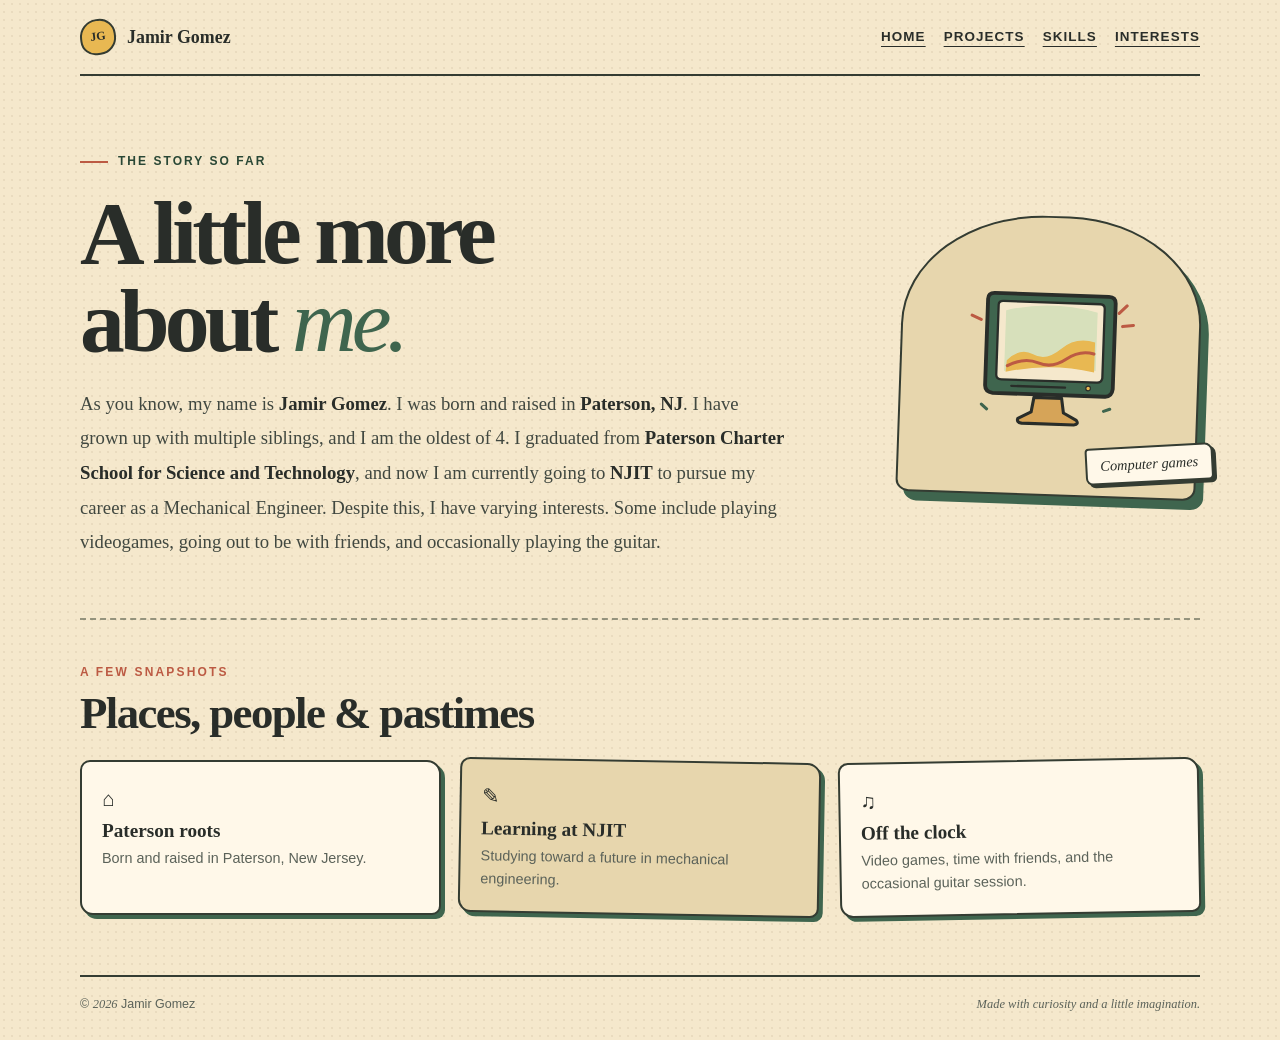
==== about.html @ b9436afe "okay?" ====
<!doctype html>
<html lang="en">
<head>
  <meta charset="utf-8">
  <meta name="viewport" content="width=device-width, initial-scale=1">
  <meta name="theme-color" content="#f5e8cc">
  <meta name="description" content="A little more about Jamir Gomez, his hometown, education, and interests.">
  <title>About Jamir — Jamir Gomez</title>
  <style>
    :root {
      color-scheme: light;
      --paper: #f5e8cc;
      --paper-light: #fff8e9;
      --ink: #292d29;
      --muted: #5b6259;
      --green: #3f654e;
      --green-dark: #294735;
      --red: #bc5a43;
      --yellow: #e8b852;
      --line: #343c32;
      --serif: Georgia, "Times New Roman", serif;
      --sans: "Trebuchet MS", Arial, sans-serif;
    }
    * { box-sizing: border-box; }
    html { scroll-behavior: smooth; }
    body {
      margin: 0;
      background-color: var(--paper);
      background-image: radial-gradient(#755a3517 .8px, transparent .8px);
      background-size: 8px 8px;
      color: var(--ink);
      font-family: var(--sans);
      line-height: 1.6;
    }
    a { color: inherit; }
    .page { width: min(1120px, calc(100% - 40px)); margin: 0 auto; }
    .topbar { min-height: 76px; display: flex; align-items: center; justify-content: space-between; gap: 20px; border-bottom: 2px solid var(--line); }
    .wordmark { display: inline-flex; align-items: center; gap: 11px; text-decoration: none; font-family: var(--serif); font-weight: 700; font-size: 1.12rem; }
    .mark { display: grid; place-items: center; width: 36px; height: 36px; border: 2px solid var(--line); border-radius: 50% 45% 48% 42%; background: var(--yellow); font-size: .75rem; transform: rotate(-7deg); }
    .topbar nav { display: flex; gap: 18px; }
    .topbar nav a { display: inline-flex; min-height: 44px; align-items: center; font-size: .84rem; font-weight: 700; letter-spacing: .08em; text-decoration-thickness: 1px; text-underline-offset: 5px; text-transform: uppercase; }
    .about-hero { display: grid; grid-template-columns: 1fr 300px; gap: 60px; align-items: center; padding: 76px 0 58px; }
    .eyebrow { display: flex; align-items: center; gap: 10px; color: var(--green-dark); font-size: .75rem; letter-spacing: .17em; font-weight: 800; text-transform: uppercase; }
    .eyebrow::before { content: ""; width: 28px; height: 2px; background: var(--red); }
    h1 { margin: 18px 0 22px; font: 700 clamp(3.3rem, 7vw, 6rem)/.98 var(--serif); letter-spacing: -.055em; }
    h1 em { color: var(--green); font-weight: 400; }
    .story { max-width: 710px; margin: 0; color: #414840; font: 1.17rem/1.85 var(--serif); }
    .story strong { color: var(--ink); }
    .doodle-card { position: relative; display: grid; min-height: 280px; place-items: center; border: 2px solid var(--line); border-radius: 48% 45% 13px 13px / 40% 38% 12px 12px; background: #e7d6ad; box-shadow: 8px 9px 0 var(--green); transform: rotate(2deg); }
    .doodle-card svg { width: 200px; max-width: 82%; }
    .doodle-caption { position: absolute; right: -19px; bottom: 15px; padding: 8px 13px; border: 2px solid var(--line); border-radius: 4px 8px 5px 7px; background: var(--paper-light); box-shadow: 3px 3px 0 var(--line); font: italic .9rem var(--serif); transform: rotate(-5deg); }
    .details { padding: 43px 0 60px; border-top: 2px dashed #59604e9c; }
    .details-head { margin-bottom: 23px; }
    .section-label { margin: 0 0 8px; color: var(--red); font-size: .75rem; letter-spacing: .18em; font-weight: 800; text-transform: uppercase; }
    h2 { margin: 0; font: 700 clamp(2rem, 4vw, 2.8rem)/1.05 var(--serif); letter-spacing: -.035em; }
    .fact-grid { display: grid; grid-template-columns: repeat(3, 1fr); gap: 18px; }
    .fact { min-height: 145px; padding: 20px; border: 2px solid var(--line); border-radius: 10px 14px 9px 13px; background: var(--paper-light); box-shadow: 4px 4px 0 #3f654e; }
    .fact:nth-child(2) { transform: rotate(1deg); background: #e7d6ad; }
    .fact:nth-child(3) { transform: rotate(-1deg); }
    .fact-icon { display: block; margin-bottom: 5px; font-size: 1.3rem; }
    .fact h3 { margin: 0 0 5px; font: 700 1.2rem var(--serif); }
    .fact p { margin: 0; color: var(--muted); font-size: .9rem; }
    footer { display: flex; justify-content: space-between; gap: 15px; padding: 18px 0 25px; border-top: 2px solid var(--line); color: var(--muted); font-size: .78rem; }
    footer span:last-child { font-family: var(--serif); font-style: italic; }
    @media (max-width: 800px) {
      .page { width: min(100% - 32px, 560px); }
      .topbar { min-height: 66px; }
      .topbar nav { gap: 12px; }
      .topbar nav a { font-size: .74rem; }
      .about-hero { grid-template-columns: 1fr; gap: 38px; padding: 53px 0 52px; }
      h1 { font-size: clamp(3.5rem, 15vw, 5.2rem); }
      .story { font-size: 1.08rem; }
      .doodle-card { width: min(76%, 300px); justify-self: center; min-height: 245px; }
      .fact-grid { grid-template-columns: 1fr; gap: 14px; }
      .fact { min-height: auto; }
    }
    @media (max-width: 390px) {
      .topbar { flex-wrap: wrap; gap: 2px 12px; padding: 8px 0; }
      .wordmark { font-size: .95rem; }
      .topbar nav { width: 100%; justify-content: space-between; gap: 8px; }
      .topbar nav a { font-size: .72rem; }
      footer { flex-direction: column; }
    }
    @media (prefers-reduced-motion: reduce) { html { scroll-behavior: auto; } }
  </style>
</head>
<body>
  <div class="page">
    <header class="topbar">
      <a class="wordmark" href="index.html" aria-label="Jamir Gomez home"><span class="mark">JG</span><span>Jamir Gomez</span></a>
      <nav aria-label="Main navigation"><a href="index.html">Home</a><a href="projects.html">Projects</a><a href="skills.html">Skills</a><a href="#interests">Interests</a></nav>
    </header>

    <main>
      <section class="about-hero" aria-labelledby="about-title">
        <div>
          <div class="eyebrow">The story so far</div>
          <h1 id="about-title">A little more<br>about <em>me.</em></h1>
          <p class="story">As you know, my name is <strong>Jamir Gomez</strong>. I was born and raised in <strong>Paterson, NJ</strong>. I have grown up with multiple siblings, and I am the oldest of 4. I graduated from <strong>Paterson Charter School for Science and Technology</strong>, and now I am currently going to <strong>NJIT</strong> to pursue my career as a Mechanical Engineer. Despite this, I have varying interests. Some include playing videogames, going out to be with friends, and occasionally playing the guitar.</p>
        </div>
        <div class="doodle-card" aria-label="Decorative illustration of a computer monitor">
          <svg viewBox="0 0 260 220" role="img" aria-labelledby="monitor-title">
            <title id="monitor-title">A cheerful vintage computer monitor</title>
            <path d="M111 165 L108 184 L91 193 Q89 198 96 199 H164 Q171 198 167 193 L150 184 L147 165Z" fill="#d6a458" stroke="#292d29" stroke-width="4" stroke-linejoin="round"/>
            <path d="M47 39 Q47 31 56 31 H204 Q213 31 213 40 V151 Q212 161 203 161 H57 Q47 160 47 151Z" fill="#3f654e" stroke="#292d29" stroke-width="5" stroke-linejoin="round"/>
            <path d="M61 46 Q61 41 67 41 H193 Q199 41 199 47 V137 Q198 143 192 143 H68 Q61 143 61 137Z" fill="#f5e8cc" stroke="#292d29" stroke-width="3"/>
            <path d="M71 53 Q130 37 190 52 V128 Q130 116 71 132Z" fill="#d7e0bb"/>
            <path d="M74 118 Q91 100 108 109 T144 101 T188 91 V130 Q131 119 73 133Z" fill="#e8b852"/>
            <path d="M75 125 Q97 113 115 120 T151 114 T187 106" fill="none" stroke="#bc5a43" stroke-width="4" stroke-linecap="round"/>
            <circle cx="181" cy="151" r="3" fill="#e8b852" stroke="#292d29" stroke-width="1.5"/>
            <path d="M81 151 H151" stroke="#292d29" stroke-width="3" stroke-linecap="round"/>
            <path d="M218 52 L228 42 M223 69 L237 67 M39 66 L27 61" stroke="#bc5a43" stroke-width="4" stroke-linecap="round"/>
            <path d="M202 180 L210 177 M50 182 L43 176" stroke="#3f654e" stroke-width="4" stroke-linecap="round"/>
          </svg>
          <div class="doodle-caption">Computer games</div>
        </div>
      </section>

      <section class="details" id="interests" aria-labelledby="details-title">
        <div class="details-head"><p class="section-label">A few snapshots</p><h2 id="details-title">Places, people &amp; pastimes</h2></div>
        <div class="fact-grid">
          <article class="fact"><span class="fact-icon" aria-hidden="true">⌂</span><h3>Paterson roots</h3><p>Born and raised in Paterson, New Jersey.</p></article>
          <article class="fact"><span class="fact-icon" aria-hidden="true">✎</span><h3>Learning at NJIT</h3><p>Studying toward a future in mechanical engineering.</p></article>
          <article class="fact"><span class="fact-icon" aria-hidden="true">♫</span><h3>Off the clock</h3><p>Video games, time with friends, and the occasional guitar session.</p></article>
        </div>
      </section>
    </main>

    <footer><span>© <span id="year">2026</span> Jamir Gomez</span><span>Made with curiosity and a little imagination.</span></footer>
  </div>
  <script>document.getElementById('year').textContent = new Date().getFullYear();</script>
</body>
</html>
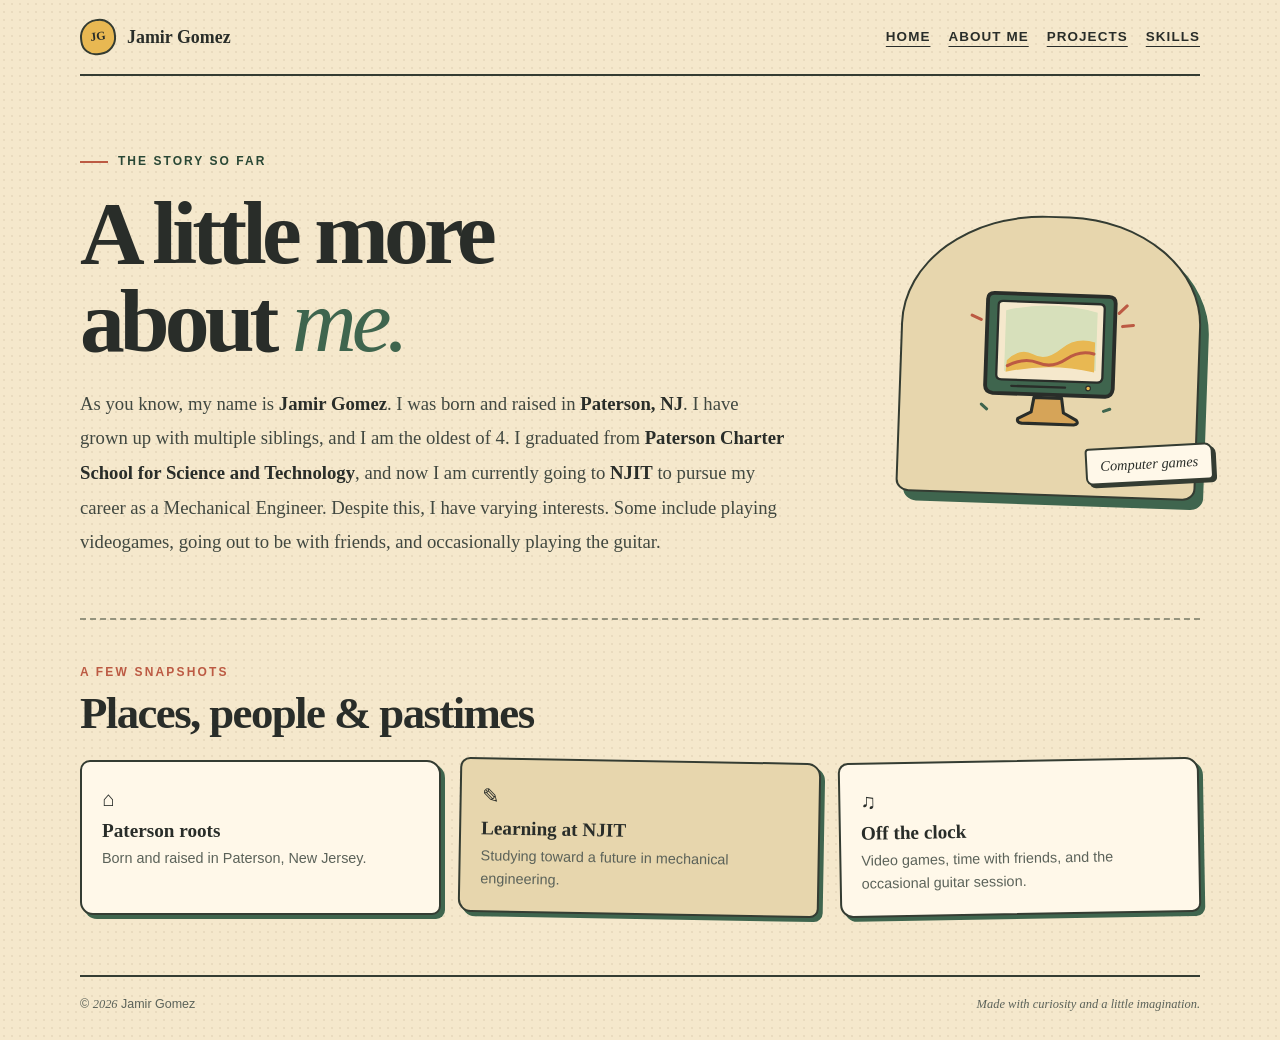
==== commit e4a5ed6a: "just small modified" ====
--- a/about.html
+++ b/about.html
@@ -1,4 +1,4 @@
-<!doctype html>
+﻿<!doctype html>
 <html lang="en">
 <head>
   <meta charset="utf-8">
@@ -88,7 +88,7 @@
   <div class="page">
     <header class="topbar">
       <a class="wordmark" href="index.html" aria-label="Jamir Gomez home"><span class="mark">JG</span><span>Jamir Gomez</span></a>
-      <nav aria-label="Main navigation"><a href="index.html">Home</a><a href="projects.html">Projects</a><a href="skills.html">Skills</a><a href="#interests">Interests</a></nav>
+      <nav aria-label="Main navigation"><a href="index.html">Home</a><a href="index.html#about">About Me</a><a href="index.html#projects">Projects</a><a href="index.html#skills">Skills</a></nav>
     </header>
 
     <main>
@@ -131,3 +131,4 @@
   <script>document.getElementById('year').textContent = new Date().getFullYear();</script>
 </body>
 </html>
+
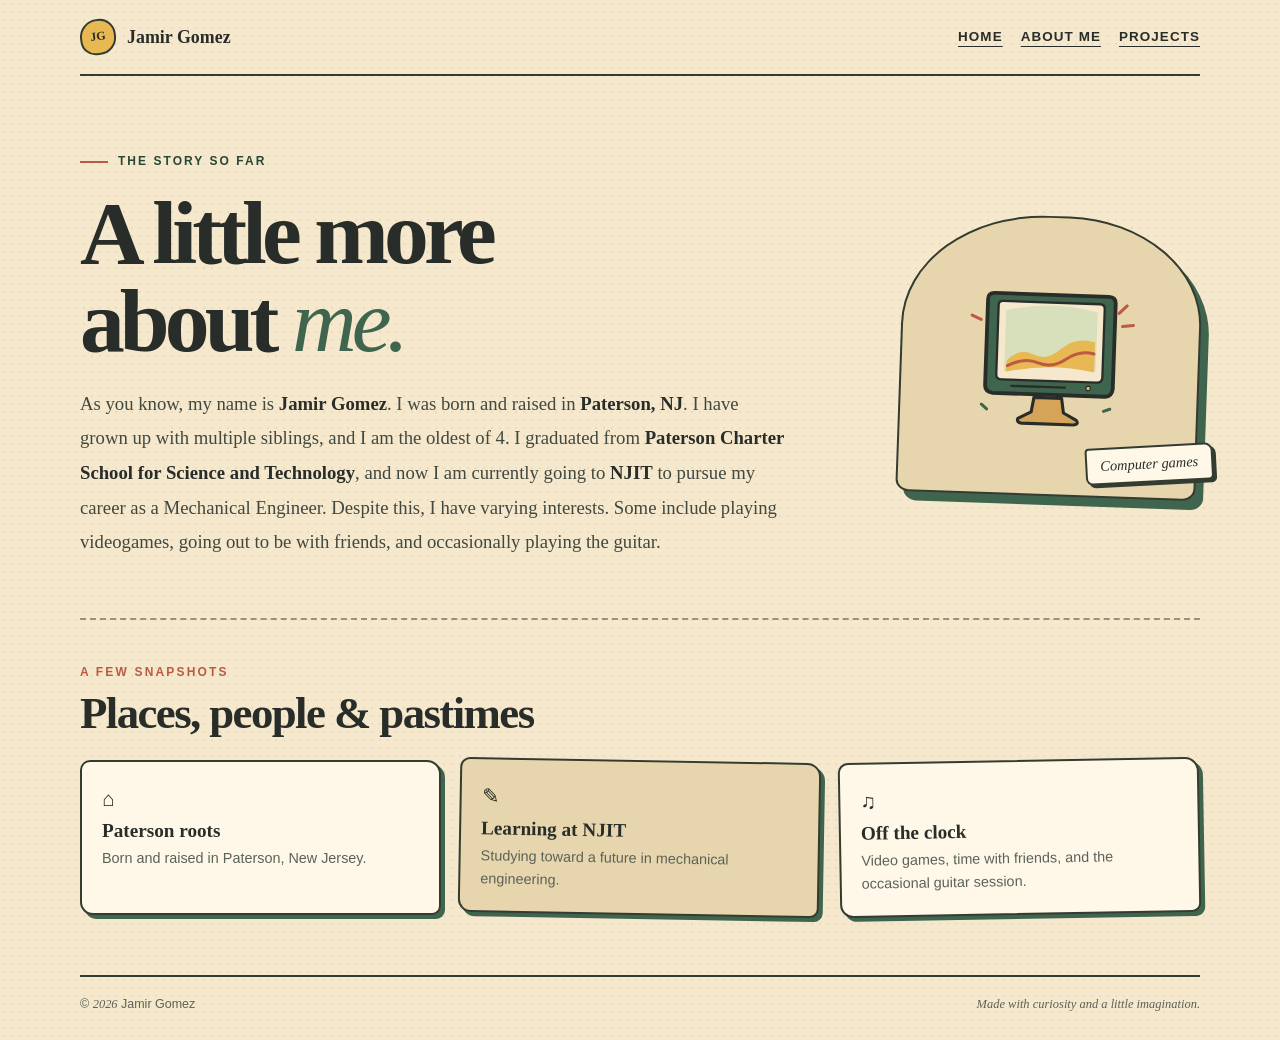
==== commit 6d5d94df: "good" ====
--- a/about.html
+++ b/about.html
@@ -88,7 +88,7 @@
   <div class="page">
     <header class="topbar">
       <a class="wordmark" href="index.html" aria-label="Jamir Gomez home"><span class="mark">JG</span><span>Jamir Gomez</span></a>
-      <nav aria-label="Main navigation"><a href="index.html">Home</a><a href="index.html#about">About Me</a><a href="index.html#projects">Projects</a><a href="index.html#skills">Skills</a></nav>
+      <nav aria-label="Main navigation"><a href="index.html">Home</a><a href="index.html#about">About Me</a><a href="index.html#projects">Projects</a></nav>
     </header>
 
     <main>
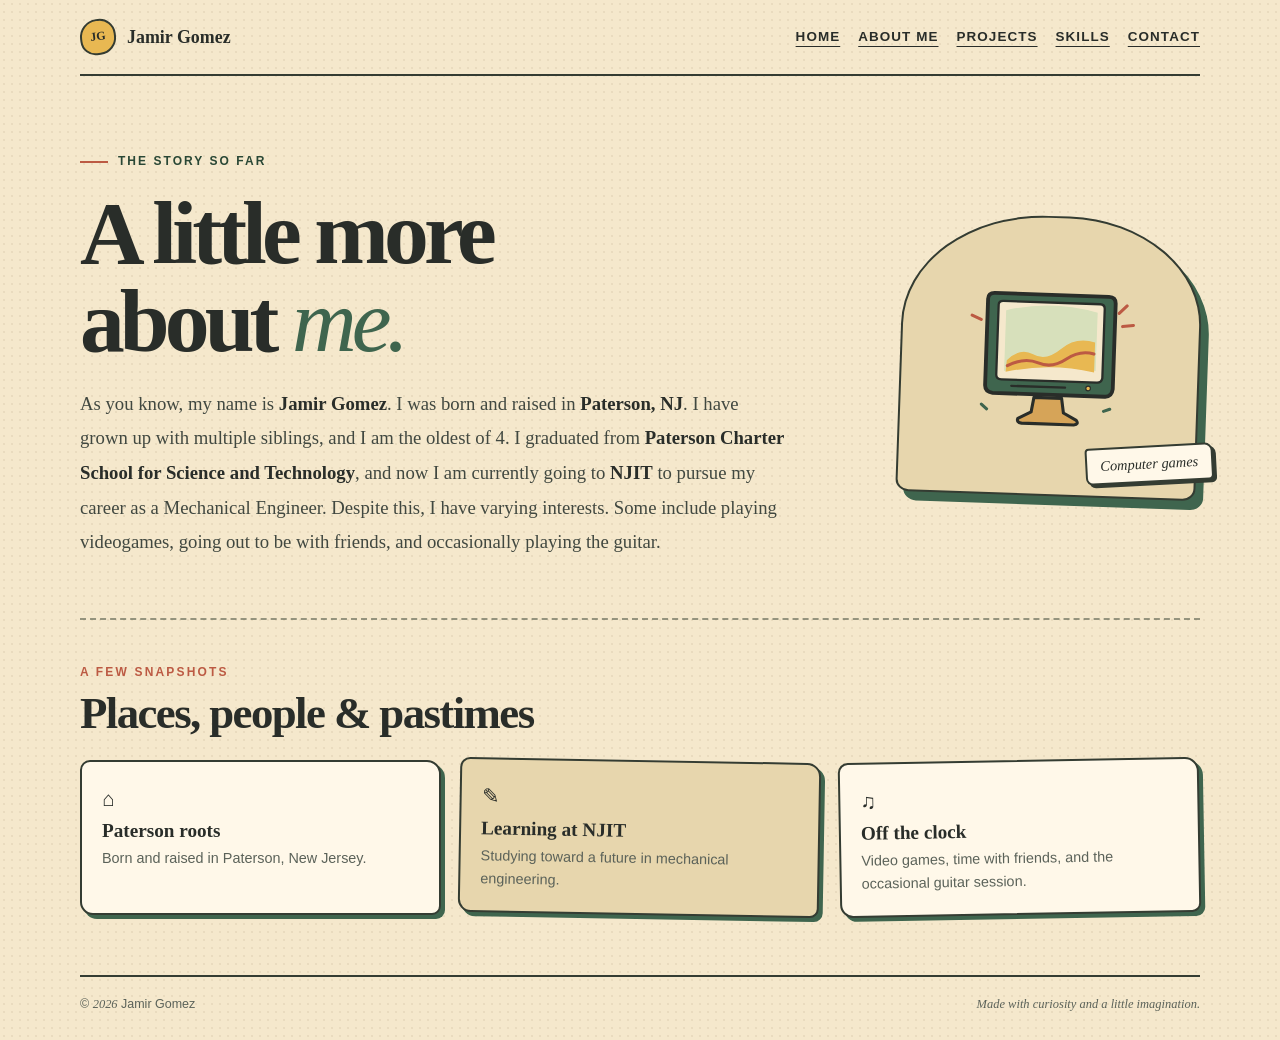
==== commit 6ba0cb34: "yes" ====
--- a/about.html
+++ b/about.html
@@ -88,7 +88,7 @@
   <div class="page">
     <header class="topbar">
       <a class="wordmark" href="index.html" aria-label="Jamir Gomez home"><span class="mark">JG</span><span>Jamir Gomez</span></a>
-      <nav aria-label="Main navigation"><a href="index.html">Home</a><a href="index.html#about">About Me</a><a href="index.html#projects">Projects</a></nav>
+      <nav aria-label="Main navigation"><a href="index.html">Home</a><a href="about.html" aria-current="page">About Me</a><a href="projects.html">Projects</a><a href="skills.html">Skills</a><a href="contact.html">Contact</a></nav>
     </header>
 
     <main>
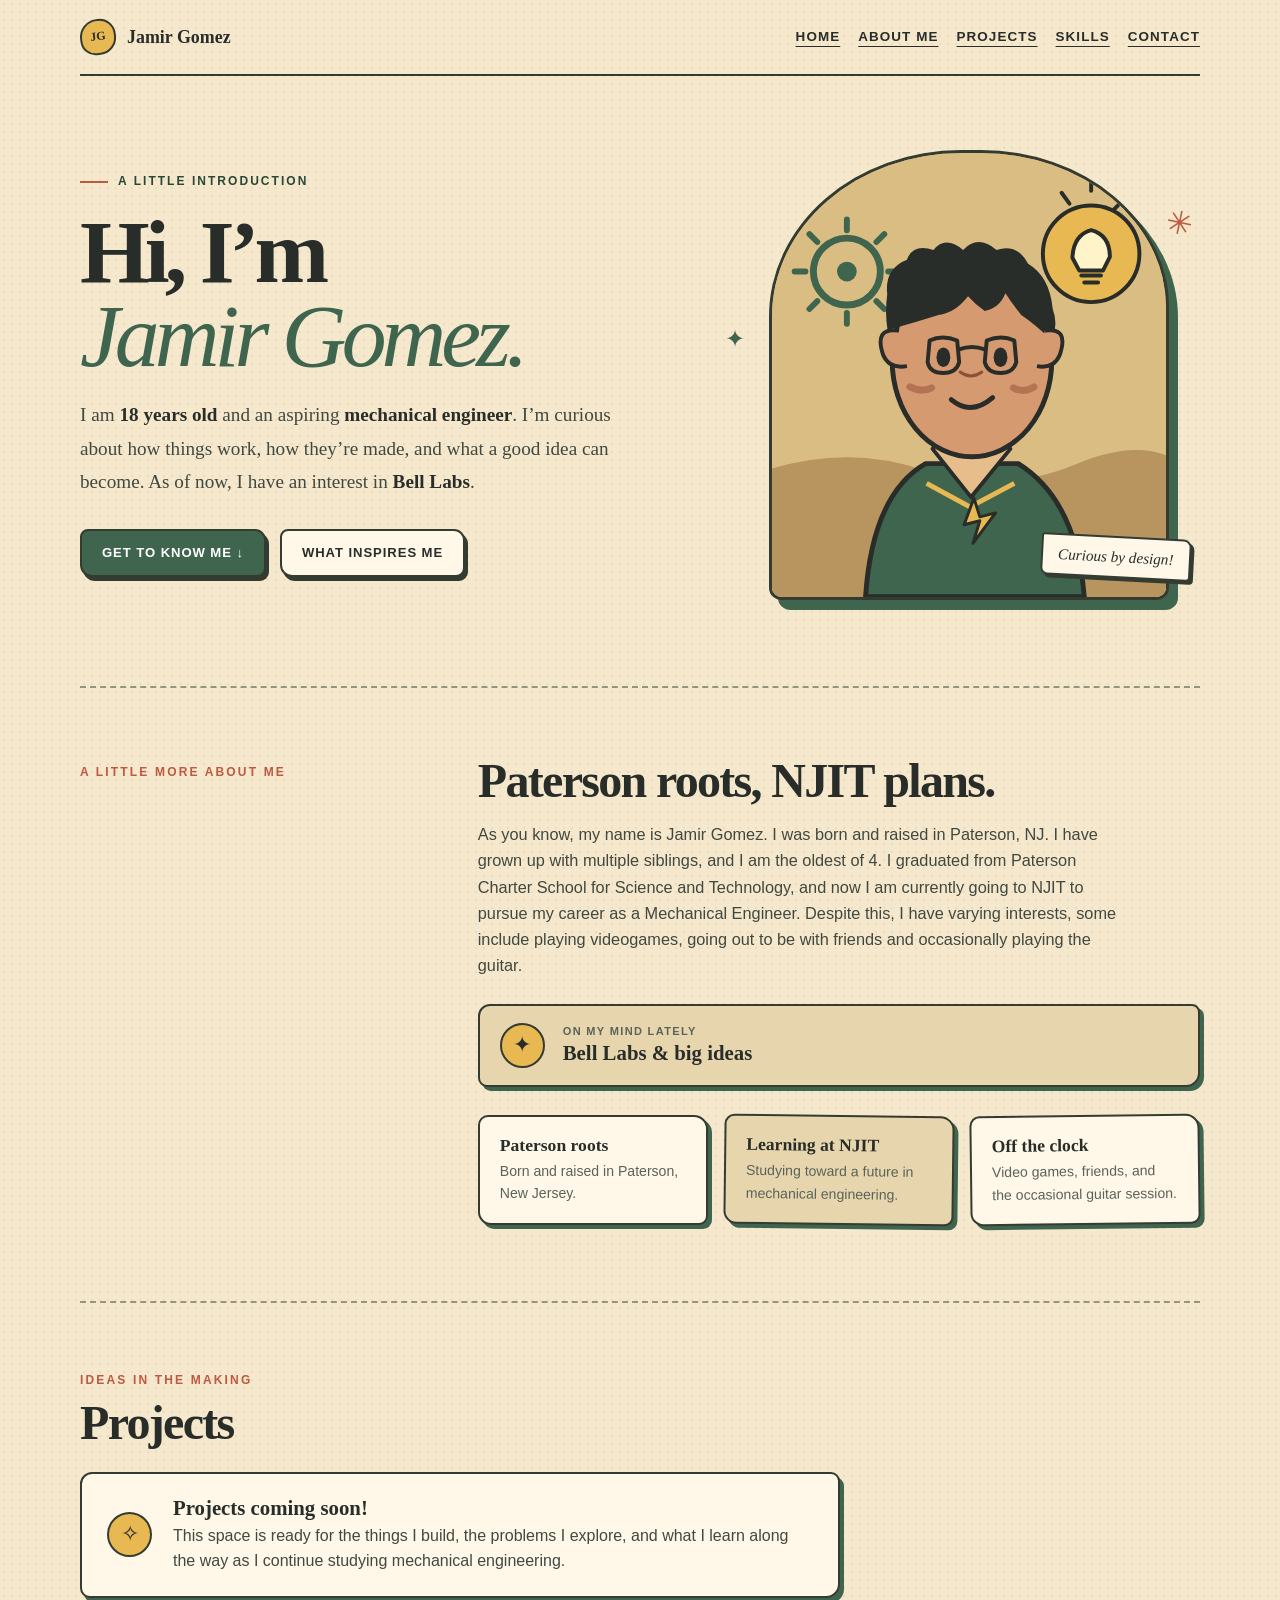
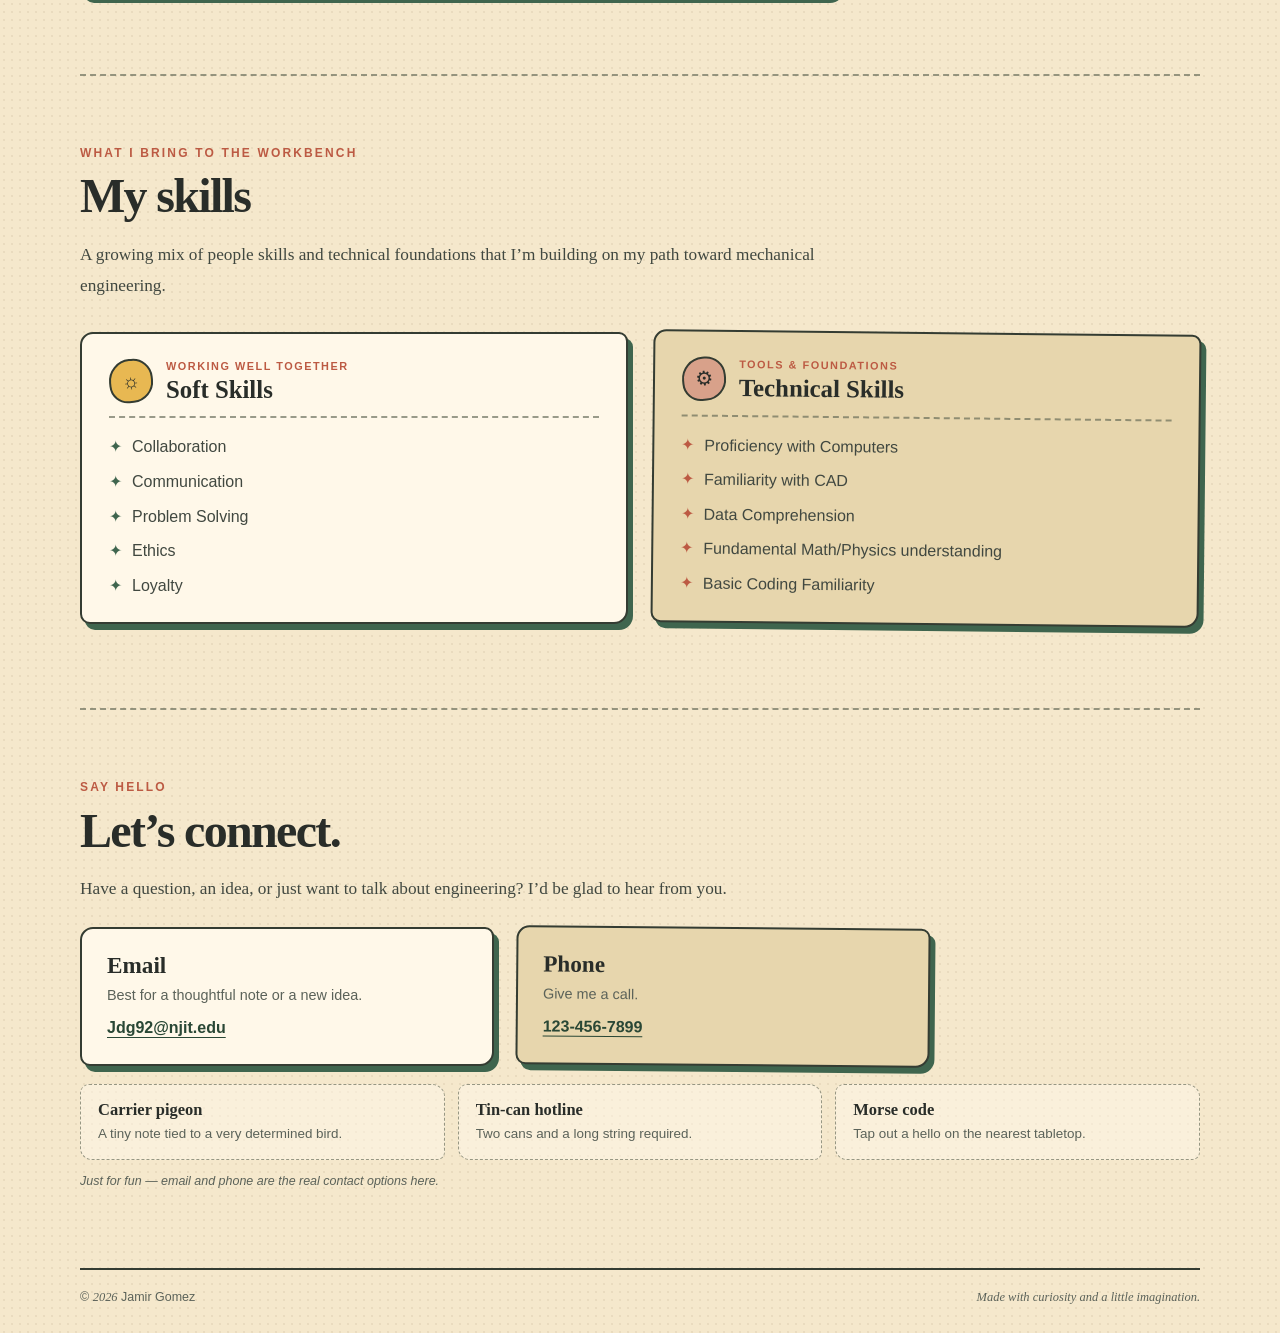
==== commit f029fe8c: "Scrolling changes" ====
--- a/about.html
+++ b/about.html
@@ -1,134 +1,12 @@
-﻿<!doctype html>
+<!doctype html>
 <html lang="en">
 <head>
   <meta charset="utf-8">
   <meta name="viewport" content="width=device-width, initial-scale=1">
   <meta name="theme-color" content="#f5e8cc">
-  <meta name="description" content="A little more about Jamir Gomez, his hometown, education, and interests.">
-  <title>About Jamir — Jamir Gomez</title>
-  <style>
-    :root {
-      color-scheme: light;
-      --paper: #f5e8cc;
-      --paper-light: #fff8e9;
-      --ink: #292d29;
-      --muted: #5b6259;
-      --green: #3f654e;
-      --green-dark: #294735;
-      --red: #bc5a43;
-      --yellow: #e8b852;
-      --line: #343c32;
-      --serif: Georgia, "Times New Roman", serif;
-      --sans: "Trebuchet MS", Arial, sans-serif;
-    }
-    * { box-sizing: border-box; }
-    html { scroll-behavior: smooth; }
-    body {
-      margin: 0;
-      background-color: var(--paper);
-      background-image: radial-gradient(#755a3517 .8px, transparent .8px);
-      background-size: 8px 8px;
-      color: var(--ink);
-      font-family: var(--sans);
-      line-height: 1.6;
-    }
-    a { color: inherit; }
-    .page { width: min(1120px, calc(100% - 40px)); margin: 0 auto; }
-    .topbar { min-height: 76px; display: flex; align-items: center; justify-content: space-between; gap: 20px; border-bottom: 2px solid var(--line); }
-    .wordmark { display: inline-flex; align-items: center; gap: 11px; text-decoration: none; font-family: var(--serif); font-weight: 700; font-size: 1.12rem; }
-    .mark { display: grid; place-items: center; width: 36px; height: 36px; border: 2px solid var(--line); border-radius: 50% 45% 48% 42%; background: var(--yellow); font-size: .75rem; transform: rotate(-7deg); }
-    .topbar nav { display: flex; gap: 18px; }
-    .topbar nav a { display: inline-flex; min-height: 44px; align-items: center; font-size: .84rem; font-weight: 700; letter-spacing: .08em; text-decoration-thickness: 1px; text-underline-offset: 5px; text-transform: uppercase; }
-    .about-hero { display: grid; grid-template-columns: 1fr 300px; gap: 60px; align-items: center; padding: 76px 0 58px; }
-    .eyebrow { display: flex; align-items: center; gap: 10px; color: var(--green-dark); font-size: .75rem; letter-spacing: .17em; font-weight: 800; text-transform: uppercase; }
-    .eyebrow::before { content: ""; width: 28px; height: 2px; background: var(--red); }
-    h1 { margin: 18px 0 22px; font: 700 clamp(3.3rem, 7vw, 6rem)/.98 var(--serif); letter-spacing: -.055em; }
-    h1 em { color: var(--green); font-weight: 400; }
-    .story { max-width: 710px; margin: 0; color: #414840; font: 1.17rem/1.85 var(--serif); }
-    .story strong { color: var(--ink); }
-    .doodle-card { position: relative; display: grid; min-height: 280px; place-items: center; border: 2px solid var(--line); border-radius: 48% 45% 13px 13px / 40% 38% 12px 12px; background: #e7d6ad; box-shadow: 8px 9px 0 var(--green); transform: rotate(2deg); }
-    .doodle-card svg { width: 200px; max-width: 82%; }
-    .doodle-caption { position: absolute; right: -19px; bottom: 15px; padding: 8px 13px; border: 2px solid var(--line); border-radius: 4px 8px 5px 7px; background: var(--paper-light); box-shadow: 3px 3px 0 var(--line); font: italic .9rem var(--serif); transform: rotate(-5deg); }
-    .details { padding: 43px 0 60px; border-top: 2px dashed #59604e9c; }
-    .details-head { margin-bottom: 23px; }
-    .section-label { margin: 0 0 8px; color: var(--red); font-size: .75rem; letter-spacing: .18em; font-weight: 800; text-transform: uppercase; }
-    h2 { margin: 0; font: 700 clamp(2rem, 4vw, 2.8rem)/1.05 var(--serif); letter-spacing: -.035em; }
-    .fact-grid { display: grid; grid-template-columns: repeat(3, 1fr); gap: 18px; }
-    .fact { min-height: 145px; padding: 20px; border: 2px solid var(--line); border-radius: 10px 14px 9px 13px; background: var(--paper-light); box-shadow: 4px 4px 0 #3f654e; }
-    .fact:nth-child(2) { transform: rotate(1deg); background: #e7d6ad; }
-    .fact:nth-child(3) { transform: rotate(-1deg); }
-    .fact-icon { display: block; margin-bottom: 5px; font-size: 1.3rem; }
-    .fact h3 { margin: 0 0 5px; font: 700 1.2rem var(--serif); }
-    .fact p { margin: 0; color: var(--muted); font-size: .9rem; }
-    footer { display: flex; justify-content: space-between; gap: 15px; padding: 18px 0 25px; border-top: 2px solid var(--line); color: var(--muted); font-size: .78rem; }
-    footer span:last-child { font-family: var(--serif); font-style: italic; }
-    @media (max-width: 800px) {
-      .page { width: min(100% - 32px, 560px); }
-      .topbar { min-height: 66px; }
-      .topbar nav { gap: 12px; }
-      .topbar nav a { font-size: .74rem; }
-      .about-hero { grid-template-columns: 1fr; gap: 38px; padding: 53px 0 52px; }
-      h1 { font-size: clamp(3.5rem, 15vw, 5.2rem); }
-      .story { font-size: 1.08rem; }
-      .doodle-card { width: min(76%, 300px); justify-self: center; min-height: 245px; }
-      .fact-grid { grid-template-columns: 1fr; gap: 14px; }
-      .fact { min-height: auto; }
-    }
-    @media (max-width: 390px) {
-      .topbar { flex-wrap: wrap; gap: 2px 12px; padding: 8px 0; }
-      .wordmark { font-size: .95rem; }
-      .topbar nav { width: 100%; justify-content: space-between; gap: 8px; }
-      .topbar nav a { font-size: .72rem; }
-      footer { flex-direction: column; }
-    }
-    @media (prefers-reduced-motion: reduce) { html { scroll-behavior: auto; } }
-  </style>
+  <meta http-equiv="refresh" content="0; url=index.html#about">
+  <title>About — Jamir Gomez</title>
+  <style>body{margin:0;padding:12vh 24px;background:#f5e8cc;color:#292d29;font:1rem/1.7 "Trebuchet MS",Arial,sans-serif;text-align:center}main{max-width:620px;margin:auto;padding:36px;border:2px solid #343c32;border-radius:13px 9px 14px 10px;background:#fff8e9;box-shadow:6px 7px 0 #3f654e}h1{font:700 clamp(2rem,7vw,3.5rem)/1 Georgia,"Times New Roman",serif}a{color:#294735;font-weight:700}</style>
 </head>
-<body>
-  <div class="page">
-    <header class="topbar">
-      <a class="wordmark" href="index.html" aria-label="Jamir Gomez home"><span class="mark">JG</span><span>Jamir Gomez</span></a>
-      <nav aria-label="Main navigation"><a href="index.html">Home</a><a href="about.html" aria-current="page">About Me</a><a href="projects.html">Projects</a><a href="skills.html">Skills</a><a href="contact.html">Contact</a></nav>
-    </header>
-
-    <main>
-      <section class="about-hero" aria-labelledby="about-title">
-        <div>
-          <div class="eyebrow">The story so far</div>
-          <h1 id="about-title">A little more<br>about <em>me.</em></h1>
-          <p class="story">As you know, my name is <strong>Jamir Gomez</strong>. I was born and raised in <strong>Paterson, NJ</strong>. I have grown up with multiple siblings, and I am the oldest of 4. I graduated from <strong>Paterson Charter School for Science and Technology</strong>, and now I am currently going to <strong>NJIT</strong> to pursue my career as a Mechanical Engineer. Despite this, I have varying interests. Some include playing videogames, going out to be with friends, and occasionally playing the guitar.</p>
-        </div>
-        <div class="doodle-card" aria-label="Decorative illustration of a computer monitor">
-          <svg viewBox="0 0 260 220" role="img" aria-labelledby="monitor-title">
-            <title id="monitor-title">A cheerful vintage computer monitor</title>
-            <path d="M111 165 L108 184 L91 193 Q89 198 96 199 H164 Q171 198 167 193 L150 184 L147 165Z" fill="#d6a458" stroke="#292d29" stroke-width="4" stroke-linejoin="round"/>
-            <path d="M47 39 Q47 31 56 31 H204 Q213 31 213 40 V151 Q212 161 203 161 H57 Q47 160 47 151Z" fill="#3f654e" stroke="#292d29" stroke-width="5" stroke-linejoin="round"/>
-            <path d="M61 46 Q61 41 67 41 H193 Q199 41 199 47 V137 Q198 143 192 143 H68 Q61 143 61 137Z" fill="#f5e8cc" stroke="#292d29" stroke-width="3"/>
-            <path d="M71 53 Q130 37 190 52 V128 Q130 116 71 132Z" fill="#d7e0bb"/>
-            <path d="M74 118 Q91 100 108 109 T144 101 T188 91 V130 Q131 119 73 133Z" fill="#e8b852"/>
-            <path d="M75 125 Q97 113 115 120 T151 114 T187 106" fill="none" stroke="#bc5a43" stroke-width="4" stroke-linecap="round"/>
-            <circle cx="181" cy="151" r="3" fill="#e8b852" stroke="#292d29" stroke-width="1.5"/>
-            <path d="M81 151 H151" stroke="#292d29" stroke-width="3" stroke-linecap="round"/>
-            <path d="M218 52 L228 42 M223 69 L237 67 M39 66 L27 61" stroke="#bc5a43" stroke-width="4" stroke-linecap="round"/>
-            <path d="M202 180 L210 177 M50 182 L43 176" stroke="#3f654e" stroke-width="4" stroke-linecap="round"/>
-          </svg>
-          <div class="doodle-caption">Computer games</div>
-        </div>
-      </section>
-
-      <section class="details" id="interests" aria-labelledby="details-title">
-        <div class="details-head"><p class="section-label">A few snapshots</p><h2 id="details-title">Places, people &amp; pastimes</h2></div>
-        <div class="fact-grid">
-          <article class="fact"><span class="fact-icon" aria-hidden="true">⌂</span><h3>Paterson roots</h3><p>Born and raised in Paterson, New Jersey.</p></article>
-          <article class="fact"><span class="fact-icon" aria-hidden="true">✎</span><h3>Learning at NJIT</h3><p>Studying toward a future in mechanical engineering.</p></article>
-          <article class="fact"><span class="fact-icon" aria-hidden="true">♫</span><h3>Off the clock</h3><p>Video games, time with friends, and the occasional guitar session.</p></article>
-        </div>
-      </section>
-    </main>
-
-    <footer><span>© <span id="year">2026</span> Jamir Gomez</span><span>Made with curiosity and a little imagination.</span></footer>
-  </div>
-  <script>document.getElementById('year').textContent = new Date().getFullYear();</script>
-</body>
+<body><main><h1>About Jamir</h1><p>Taking you to the About section of the portfolio.</p><p><a href="index.html#about">Continue to About Me</a></p></main></body>
 </html>
-
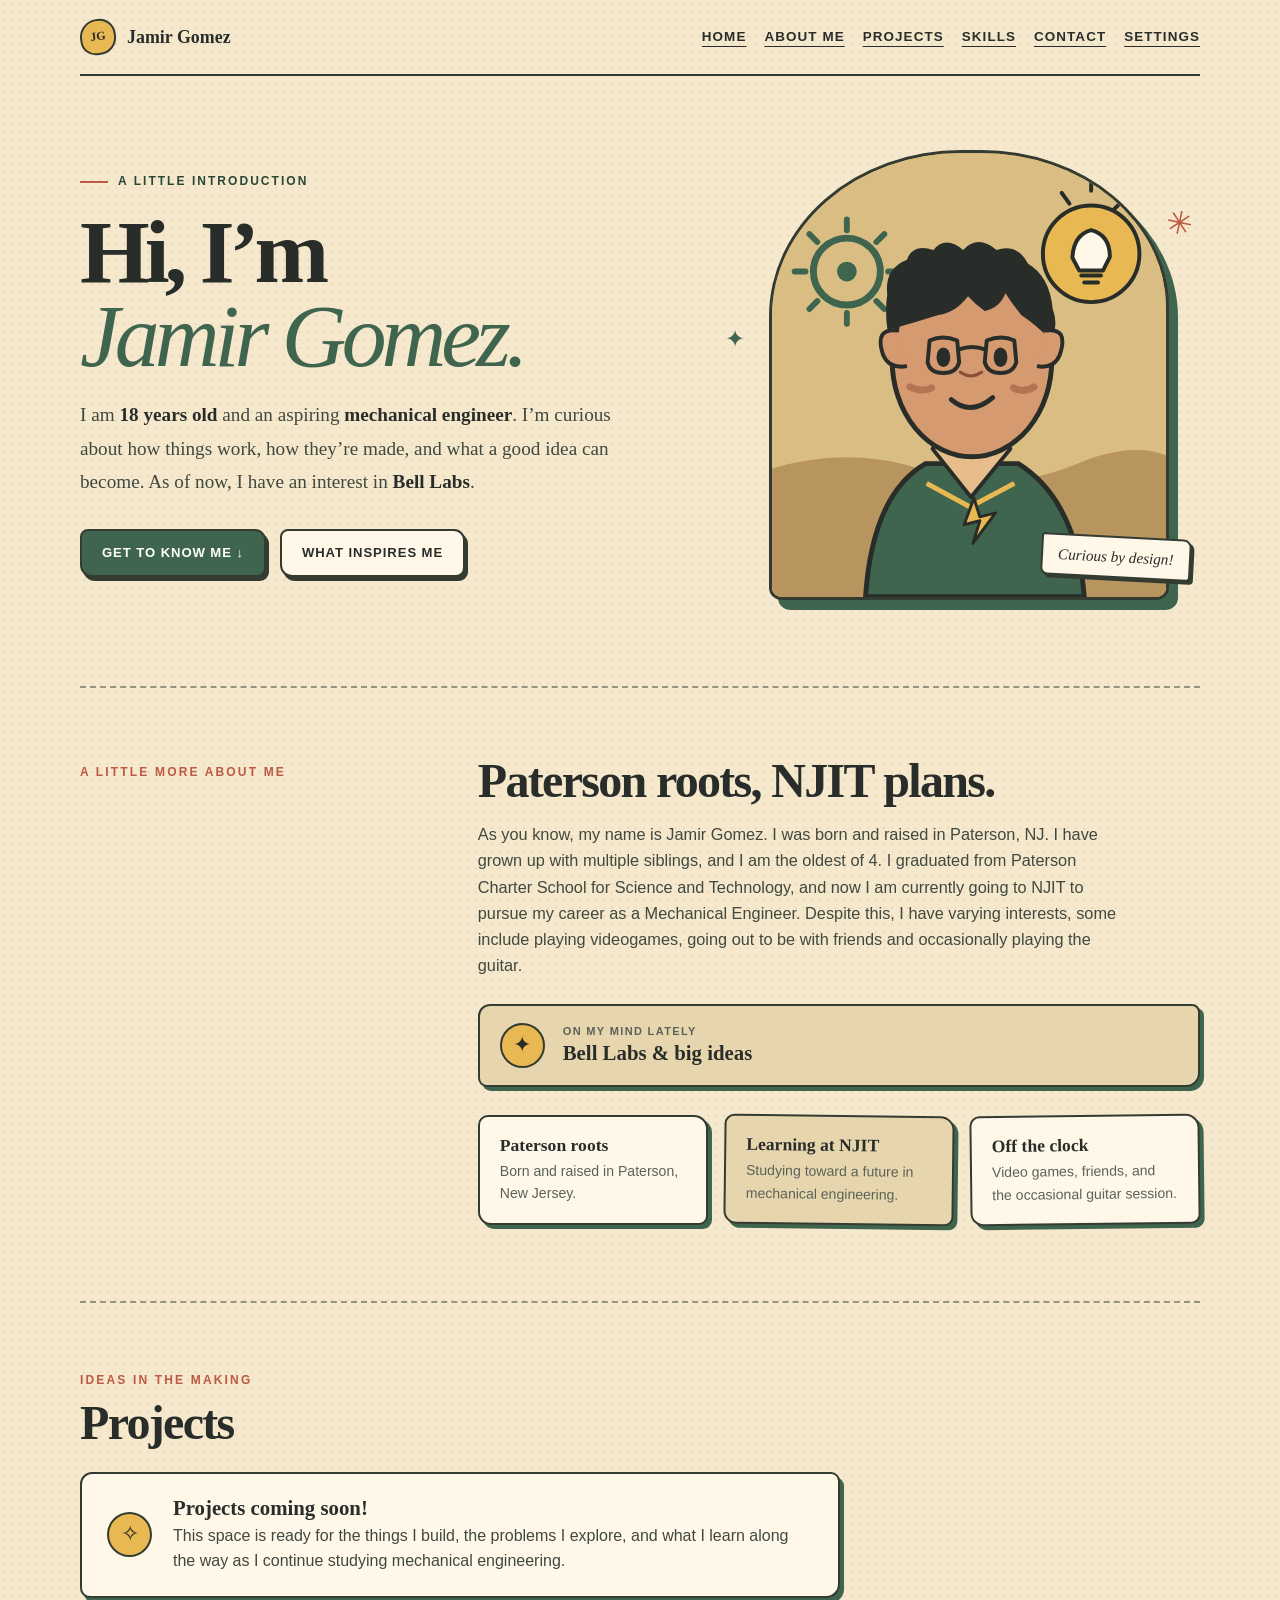
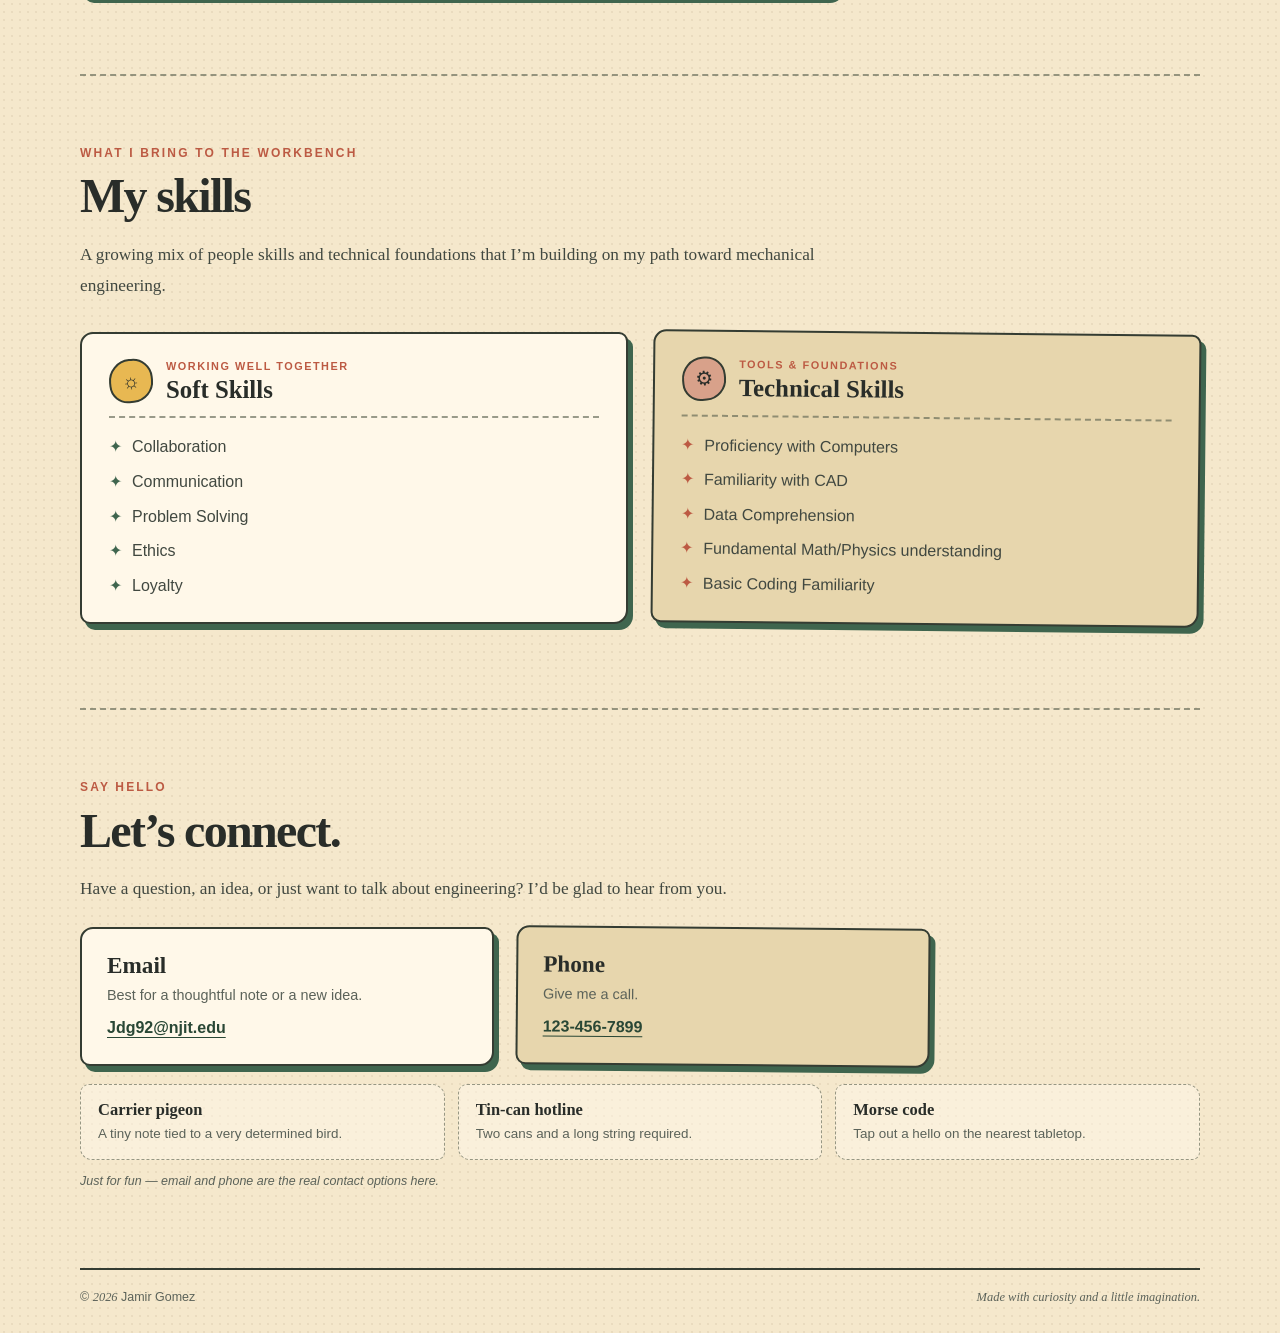
==== commit 5f0b73e8: "Settings added/changed" ====
--- a/about.html
+++ b/about.html
@@ -6,7 +6,8 @@
   <meta name="theme-color" content="#f5e8cc">
   <meta http-equiv="refresh" content="0; url=index.html#about">
   <title>About — Jamir Gomez</title>
-  <style>body{margin:0;padding:12vh 24px;background:#f5e8cc;color:#292d29;font:1rem/1.7 "Trebuchet MS",Arial,sans-serif;text-align:center}main{max-width:620px;margin:auto;padding:36px;border:2px solid #343c32;border-radius:13px 9px 14px 10px;background:#fff8e9;box-shadow:6px 7px 0 #3f654e}h1{font:700 clamp(2rem,7vw,3.5rem)/1 Georgia,"Times New Roman",serif}a{color:#294735;font-weight:700}</style>
+  <link rel="stylesheet" href="styles.css">
+  <script src="preferences.js" defer></script>
 </head>
-<body><main><h1>About Jamir</h1><p>Taking you to the About section of the portfolio.</p><p><a href="index.html#about">Continue to About Me</a></p></main></body>
+<body class="redirect-page"><main class="redirect-card"><h1>About Jamir</h1><p>Taking you to the About section of the portfolio.</p><p><a href="index.html#about">Continue to About Me</a></p></main></body>
 </html>
--- a/styles.css
+++ b/styles.css
@@ -0,0 +1,230 @@
+:root {
+      color-scheme: light;
+      --paper: var(--user-paper, #f5e8cc);
+      --paper-light: var(--user-paper-light, #fff8e9);
+      --ink: #292d29;
+      --muted: var(--user-muted, #5b6259);
+      --green: var(--user-accent, #3f654e);
+      --green-dark: var(--user-accent-dark, #294735);
+      --red: var(--user-red, #bc5a43);
+      --yellow: var(--user-yellow, #e8b852);
+      --line: var(--user-line, #343c32);
+      --line-soft: var(--user-line-soft, #59604e9c);
+      --paper-warm: var(--user-paper-warm, #e7d6ad);
+      --paper-overlay: var(--user-paper-overlay, #fff8e980);
+      --rose: var(--user-rose, #d8a18a);
+      --copy: var(--user-copy, #414840);
+      --portrait-bg: var(--user-portrait-bg, #d9bd83);
+      --portrait-ground: var(--user-portrait-ground, #b8955e);
+      --serif: Georgia, "Times New Roman", serif;
+      --sans: "Trebuchet MS", Arial, sans-serif;
+    }
+    * { box-sizing: border-box; }
+    html { scroll-behavior: smooth; }
+    body {
+      margin: 0;
+      background-color: var(--paper);
+      background-image: radial-gradient(var(--user-dot, #755a3517) .8px, transparent .8px);
+      background-size: 8px 8px;
+      color: var(--ink);
+      font-family: var(--sans);
+      line-height: 1.6;
+    }
+    a { color: inherit; }
+    .site-shell { width: min(1120px, calc(100% - 40px)); margin: 0 auto; }
+    .skip-link { position: absolute; left: -10000px; top: 8px; z-index: 5; padding: 10px 14px; border: 2px solid var(--line); background: var(--paper-light); }
+    .skip-link:focus { left: 10px; }
+    .page { width: 100%; max-width: 1120px; min-width: 0; margin: 0; }
+    .topbar {
+      min-height: 76px;
+      display: flex;
+      align-items: center;
+      justify-content: space-between;
+      gap: 20px;
+      border-bottom: 2px solid var(--line);
+    }
+    .wordmark { display: inline-flex; align-items: center; gap: 11px; text-decoration: none; font-family: var(--serif); font-weight: 700; font-size: 1.12rem; }
+    .mark { display: grid; place-items: center; width: 36px; height: 36px; border: 2px solid var(--line); border-radius: 50% 45% 48% 42%; background: var(--yellow); font-size: .75rem; transform: rotate(-7deg); }
+    .topbar nav { display: flex; flex-wrap: wrap; gap: 18px; }
+    .topbar nav a { display: inline-flex; min-height: 44px; align-items: center; font-size: .84rem; font-weight: 700; letter-spacing: .08em; text-decoration-thickness: 1px; text-underline-offset: 5px; text-transform: uppercase; }
+    .settings-grid { display: grid; grid-template-columns: repeat(3, minmax(0, 1fr)); gap: 22px; max-width: 980px; margin-inline: auto; padding: 8px 0 72px; }
+    .settings-card { padding: 24px 26px; border: 2px solid var(--line); border-radius: 13px 9px 14px 10px; background: var(--paper-light); box-shadow: 5px 6px 0 var(--green); }
+    .settings-card:nth-child(2) { background: var(--paper-warm); transform: rotate(.6deg); }
+    .settings-card h2 { margin: 0 0 8px; font: 700 1.55rem/1.15 var(--serif); }
+    .settings-card p { margin: 0 0 18px; color: var(--muted); font-size: .92rem; }
+    .settings-page .intro { margin-inline: auto; text-align: center; }
+    .settings-page .eyebrow { justify-content: center; }
+    .settings-page .intro p { margin-inline: auto; }
+    .settings-page .settings-card { text-align: center; }
+    .settings-page .preference-toggle { justify-content: center; }
+    .color-setting { display: grid; justify-items: center; gap: 12px; }
+    .color-input { width: 62px; height: 62px; padding: 3px; border: 2px solid var(--line); border-radius: 50%; background: var(--paper-light); cursor: pointer; }
+    .color-input::-webkit-color-swatch-wrapper { padding: 0; }
+    .color-input::-webkit-color-swatch { border: 1px solid var(--line); border-radius: 50%; }
+    .color-input::-moz-color-swatch { border: 1px solid var(--line); border-radius: 50%; }
+    .color-value { color: var(--muted); font-size: .8rem; font-weight: 800; letter-spacing: .08em; }
+    .reset-color { min-height: 40px; padding: 0 14px; font-size: .72rem; cursor: pointer; }
+    .preference-toggle { display: inline-flex; align-items: center; gap: 9px; min-height: 36px; color: var(--muted); font-size: .82rem; font-weight: 700; cursor: pointer; }
+    .preference-toggle input { position: absolute; width: 1px; height: 1px; opacity: 0; }
+    .toggle-track { position: relative; width: 38px; height: 22px; flex: 0 0 38px; border: 2px solid var(--line); border-radius: 20px; background: var(--toggle-off, #d8c9a8); transition: background-color .18s; }
+    .toggle-track::after { position: absolute; top: 2px; left: 2px; width: 14px; height: 14px; border: 1px solid var(--line); border-radius: 50%; background: var(--paper-light); content: ""; transition: transform .18s; }
+    .preference-toggle input:checked + .toggle-track { background: var(--green); }
+    .preference-toggle input:checked + .toggle-track::after { transform: translateX(16px); }
+    .preference-toggle input:focus-visible + .toggle-track { outline: 3px solid var(--red); outline-offset: 3px; }
+    .preference-toggle:hover { color: var(--ink); }
+    .hero { min-height: 610px; display: grid; grid-template-columns: 1.15fr .85fr; align-items: center; gap: 34px; padding: 62px 0 75px; }
+    .eyebrow { display: flex; align-items: center; gap: 10px; color: var(--green-dark); font-size: .75rem; letter-spacing: .17em; font-weight: 800; text-transform: uppercase; }
+    .eyebrow::before { content: ""; width: 28px; height: 2px; background: var(--red); }
+    h1 { max-width: 640px; margin: 18px 0 20px; font: 700 clamp(3.3rem, 7vw, 6.4rem)/.94 var(--serif); letter-spacing: -.055em; }
+    h1 em { color: var(--green); font-weight: 400; }
+    .intro { max-width: 560px; margin: 0; color: var(--copy); font: 1.2rem/1.75 var(--serif); }
+    .intro strong { color: var(--ink); }
+    .hero-links { display: flex; align-items: center; flex-wrap: wrap; gap: 14px; margin-top: 30px; }
+    .button { display: inline-flex; min-height: 48px; align-items: center; justify-content: center; padding: 0 20px; border: 2px solid var(--line); border-radius: 8px 11px 9px 12px; background: var(--green); box-shadow: 3px 4px 0 var(--line); color: white; font-size: .82rem; font-weight: 800; letter-spacing: .07em; text-decoration: none; text-transform: uppercase; transition: transform .15s, box-shadow .15s; }
+    .button:hover { transform: translate(2px, 2px); box-shadow: 1px 2px 0 var(--line); }
+    .button.secondary { background: var(--paper-light); color: var(--ink); }
+    .portrait-wrap { position: relative; width: min(100%, 400px); justify-self: center; }
+    .portrait { position: relative; aspect-ratio: 4 / 4.5; overflow: hidden; border: 3px solid var(--line); border-radius: 48% 47% 13px 13px / 37% 35% 12px 12px; background: var(--portrait-bg); box-shadow: 9px 10px 0 var(--green); }
+    .portrait svg { display: block; width: 100%; height: 100%; }
+    .caption { position: absolute; right: -21px; bottom: 22px; padding: 10px 15px; border: 2px solid var(--line); border-radius: 3px 8px 4px 7px; background: var(--paper-light); box-shadow: 3px 3px 0 var(--line); font: italic .95rem var(--serif); transform: rotate(3deg); }
+    .spark { position: absolute; color: var(--red); font: 2rem var(--serif); }
+    .spark.one { top: 12%; right: -6%; transform: rotate(12deg); }
+    .spark.two { top: 39%; left: -11%; color: var(--green); font-size: 1.5rem; }
+    .about { position: relative; padding: 68px 0 76px; border-top: 2px dashed var(--line-soft); scroll-margin-top: 24px; }
+    .portfolio-section { padding: 68px 0 76px; border-top: 2px dashed var(--line-soft); scroll-margin-top: 24px; }
+    .section-heading { margin-bottom: 23px; }
+    .section-heading .section-label { margin: 0 0 8px; }
+    .story-copy { max-width: 760px; color: var(--copy); font: 1.08rem/1.8 var(--serif); }
+    .story-copy p { margin: 0 0 14px; }
+    .project-note { display: flex; align-items: center; gap: 21px; max-width: 760px; padding: 22px 25px; border: 2px solid var(--line); border-radius: 12px 9px 14px 10px; background: var(--paper-light); box-shadow: 4px 5px 0 var(--green); }
+    .project-note .bulb { flex: 0 0 45px; }
+    .project-note p { margin: 0; color: var(--copy); }
+    .project-note strong { display: block; margin-bottom: 3px; font: 700 1.3rem var(--serif); color: var(--ink); }
+    .about-grid { display: grid; grid-template-columns: .65fr 1.35fr; gap: 50px; align-items: start; }
+    .section-label { margin: 7px 0 0; color: var(--red); font-size: .75rem; letter-spacing: .18em; font-weight: 800; text-transform: uppercase; }
+    h2 { margin: 0 0 15px; font: 700 clamp(2rem, 4vw, 3rem)/1.05 var(--serif); letter-spacing: -.035em; }
+    .about-copy p { max-width: 650px; margin: 0; color: var(--copy); font-size: 1.02rem; }
+    .interest { display: flex; align-items: center; gap: 18px; margin-top: 26px; padding: 17px 20px; border: 2px solid var(--line); border-radius: 12px 8px 14px 9px; background: var(--paper-warm); box-shadow: 4px 4px 0 var(--green); }
+    .bulb { display: grid; flex: 0 0 45px; width: 45px; height: 45px; place-items: center; border: 2px solid var(--line); border-radius: 50%; background: var(--yellow); font-size: 1.35rem; }
+    .interest small { display: block; color: var(--muted); font-size: .69rem; letter-spacing: .12em; font-weight: 800; text-transform: uppercase; }
+    .interest strong { font: 700 1.3rem var(--serif); }
+    .fact-grid { display: grid; grid-template-columns: repeat(3, 1fr); gap: 16px; margin-top: 28px; }
+    .fact { padding: 18px 20px; border: 2px solid var(--line); border-radius: 10px 14px 9px 13px; background: var(--paper-light); box-shadow: 4px 4px 0 var(--green); }
+    .fact:nth-child(2) { background: var(--paper-warm); transform: rotate(.7deg); }
+    .fact:nth-child(3) { transform: rotate(-.7deg); }
+    .fact strong { display: block; margin-bottom: 4px; font: 700 1.1rem var(--serif); }
+    .fact p { margin: 0; color: var(--muted); font-size: .88rem; }
+    .skills-grid { display: grid; grid-template-columns: repeat(2, minmax(0, 1fr)); gap: 24px; padding: 8px 0; }
+    .skill-card { padding: 24px 27px; border: 2px solid var(--line); border-radius: 13px 9px 14px 10px; background: var(--paper-light); box-shadow: 5px 6px 0 var(--green); }
+    .skill-card.technical { background: var(--paper-warm); transform: rotate(.6deg); }
+    .card-top { display: flex; align-items: center; gap: 13px; margin-bottom: 16px; padding-bottom: 13px; border-bottom: 2px dashed var(--line-soft); }
+    .card-icon { display: grid; flex: 0 0 44px; width: 44px; height: 44px; place-items: center; border: 2px solid var(--line); border-radius: 50% 45% 48% 42%; background: var(--yellow); font-size: 1.25rem; transform: rotate(-6deg); }
+    .technical .card-icon { background: var(--rose); }
+    .card-top p { margin: 0; color: var(--red); font-size: .68rem; letter-spacing: .14em; font-weight: 800; text-transform: uppercase; }
+    .card-top h3 { margin: 1px 0 0; font: 700 1.55rem/1.1 var(--serif); }
+    .skill-list { display: grid; gap: 9px; margin: 0; padding: 0; list-style: none; }
+    .skill-list li { display: flex; gap: 10px; color: var(--copy); }
+    .skill-list li::before { content: "✦"; color: var(--green); }
+    .technical .skill-list li::before { color: var(--red); }
+    .contact-grid { display: grid; grid-template-columns: repeat(2, minmax(0, 1fr)); gap: 22px; max-width: 850px; }
+    .contact-card { padding: 23px 25px; border: 2px solid var(--line); border-radius: 13px 9px 14px 10px; background: var(--paper-light); box-shadow: 5px 6px 0 var(--green); }
+    .contact-card:nth-child(2) { background: var(--paper-warm); transform: rotate(.5deg); }
+    .contact-card h3 { margin: 0 0 5px; font: 700 1.45rem var(--serif); }
+    .contact-card p { margin: 0 0 8px; color: var(--muted); font-size: .9rem; }
+    .contact-link { color: var(--green-dark); font-weight: 800; text-underline-offset: 4px; overflow-wrap: anywhere; }
+    .pretend-grid { display: grid; grid-template-columns: repeat(3, minmax(0, 1fr)); gap: 13px; margin-top: 18px; }
+    .pretend-card { padding: 15px 17px; border: 1.5px dashed var(--line-soft); border-radius: 9px 13px 8px 12px; background: var(--paper-overlay); }
+    .pretend-card strong { display: block; font: 700 1.03rem var(--serif); }
+    .pretend-card p { margin: 3px 0 0; color: var(--muted); font-size: .84rem; }
+    .fiction-note { margin: 12px 0 0; color: var(--muted); font-size: .78rem; font-style: italic; }
+    footer { display: flex; justify-content: space-between; gap: 15px; padding: 18px 0 25px; border-top: 2px solid var(--line); color: var(--muted); font-size: .78rem; }
+    footer span:last-child { font-family: var(--serif); font-style: italic; }
+    @media (max-width: 1000px) {
+      .page { width: 100%; }
+    }
+    @media (max-width: 800px) {
+      .topbar { min-height: 66px; }
+      .topbar { flex-wrap: wrap; padding: 8px 0; }
+      .topbar nav { width: 100%; justify-content: space-between; gap: 12px; }
+      .topbar nav a { font-size: .74rem; }
+      .hero { min-height: initial; grid-template-columns: 1fr; gap: 42px; padding: 55px 0 60px; }
+      h1 { font-size: clamp(3.5rem, 15vw, 5.2rem); }
+      .intro { font-size: 1.08rem; }
+      .portrait-wrap { width: min(78%, 340px); }
+      .about-grid { grid-template-columns: 1fr; gap: 15px; }
+      .skills-grid, .fact-grid, .contact-grid, .pretend-grid { grid-template-columns: 1fr; }
+      .skill-card.technical, .fact:nth-child(2), .fact:nth-child(3), .contact-card:nth-child(2) { transform: none; }
+    }
+    @media (max-width: 390px) {
+      .topbar { flex-wrap: wrap; gap: 2px 12px; padding: 8px 0; }
+      .wordmark { font-size: .95rem; }
+      .topbar nav { width: 100%; justify-content: space-between; gap: 8px; }
+      .topbar nav a { font-size: .72rem; }
+      .skills-grid, .fact-grid, .contact-grid, .pretend-grid { grid-template-columns: 1fr; gap: 16px; }
+      .project-note { align-items: flex-start; padding: 18px; }
+      footer { flex-direction: column; }
+      .site-shell { width: calc(100% - 24px); }
+    }
+    @media (prefers-reduced-motion: reduce) { html { scroll-behavior: auto; } *, *::before, *::after { transition-duration: .01ms !important; } }
+
+.redirect-page { min-height: 100vh; display: grid; place-items: start center; padding: 12vh 24px; text-align: center; }
+.redirect-card { width: 100%; max-width: 620px; padding: 36px; border: 2px solid var(--line); border-radius: 13px 9px 14px 10px; background: var(--paper-light); box-shadow: 6px 7px 0 var(--green); }
+.redirect-card h1 { font: 700 clamp(2rem, 7vw, 3.5rem)/1 var(--serif); }
+.redirect-card a { color: var(--green-dark); font-weight: 700; }
+@media (max-width: 500px) { .redirect-page { padding: 8vh 16px; } .redirect-card { padding: 24px 18px; } }
+
+html.large-text { font-size: 112.5%; }
+body.dark-mode {
+  color-scheme: dark;
+  --paper: var(--user-dark-paper, #202821);
+  --paper-light: var(--user-dark-paper-light, #2c372f);
+  --ink: #f5e8cc;
+  --muted: var(--user-dark-muted, #c2c7b8);
+  --copy: var(--user-dark-copy, #ded8c5);
+  --green: var(--user-accent-light, #719679);
+  --green-dark: var(--user-accent-light, #b3d1a9);
+  --red: var(--user-dark-red, #e18a6d);
+  --yellow: var(--user-dark-yellow, #d0a44c);
+  --line: var(--user-dark-line, #d3cbb4);
+  --line-soft: var(--user-dark-line-soft, #b6b09b99);
+  --paper-warm: var(--user-dark-paper-warm, #3b473a);
+  --paper-overlay: var(--user-dark-paper-overlay, #2b342d);
+  --rose: var(--user-dark-rose, #885c4d);
+  --portrait-bg: var(--user-dark-portrait, #564b38);
+  --portrait-ground: var(--user-dark-portrait-ground, #564b38);
+  --toggle-off: #475044;
+  background-image: radial-gradient(var(--user-dark-dot, #ffffff12) .8px, transparent .8px);
+}
+body.dark-mode .intro,
+body.dark-mode .project-note p,
+body.dark-mode .about-copy p,
+body.dark-mode .story-copy,
+body.dark-mode .skill-list li { color: var(--copy); }
+body.dark-mode .interest,
+body.dark-mode .fact:nth-child(2),
+body.dark-mode .skill-card.technical,
+body.dark-mode .contact-card:nth-child(2),
+body.dark-mode .settings-card:nth-child(2) { background: var(--paper-warm); }
+body.dark-mode .technical .card-icon { background: var(--rose); }
+body.dark-mode .pretend-card { background: var(--paper-overlay); }
+body.dark-mode .portrait { background: var(--portrait-bg); }
+body.dark-mode .portrait svg { filter: brightness(.84) saturate(.82); }
+body.dark-mode .spark.two { color: var(--green-dark); }
+body.dark-mode .button { color: var(--user-accent-foreground-dark, var(--ink)); }
+body.dark-mode .button.secondary { background: var(--paper-light); color: var(--ink); }
+body .button { color: var(--user-accent-foreground, white); }
+body.dark-mode .interest,
+body.dark-mode .card-top,
+body.dark-mode .portfolio-section,
+body.dark-mode .about { border-color: var(--line-soft); }
+body.dark-mode .fact,
+body.dark-mode .skill-card,
+body.dark-mode .contact-card,
+body.dark-mode .project-note,
+body.dark-mode .redirect-card,
+body.dark-mode .caption { border-color: var(--line); }
+@media (max-width: 800px) { .settings-grid { grid-template-columns: 1fr; } .settings-card:nth-child(2) { transform: none; } }
+@media (max-width: 390px) { .settings-grid { gap: 16px; padding-bottom: 52px; } .settings-card { padding: 21px 19px; } }
+@media (prefers-reduced-motion: reduce) {
+  .toggle-track, .toggle-track::after { transition-duration: .01ms !important; }
+}
